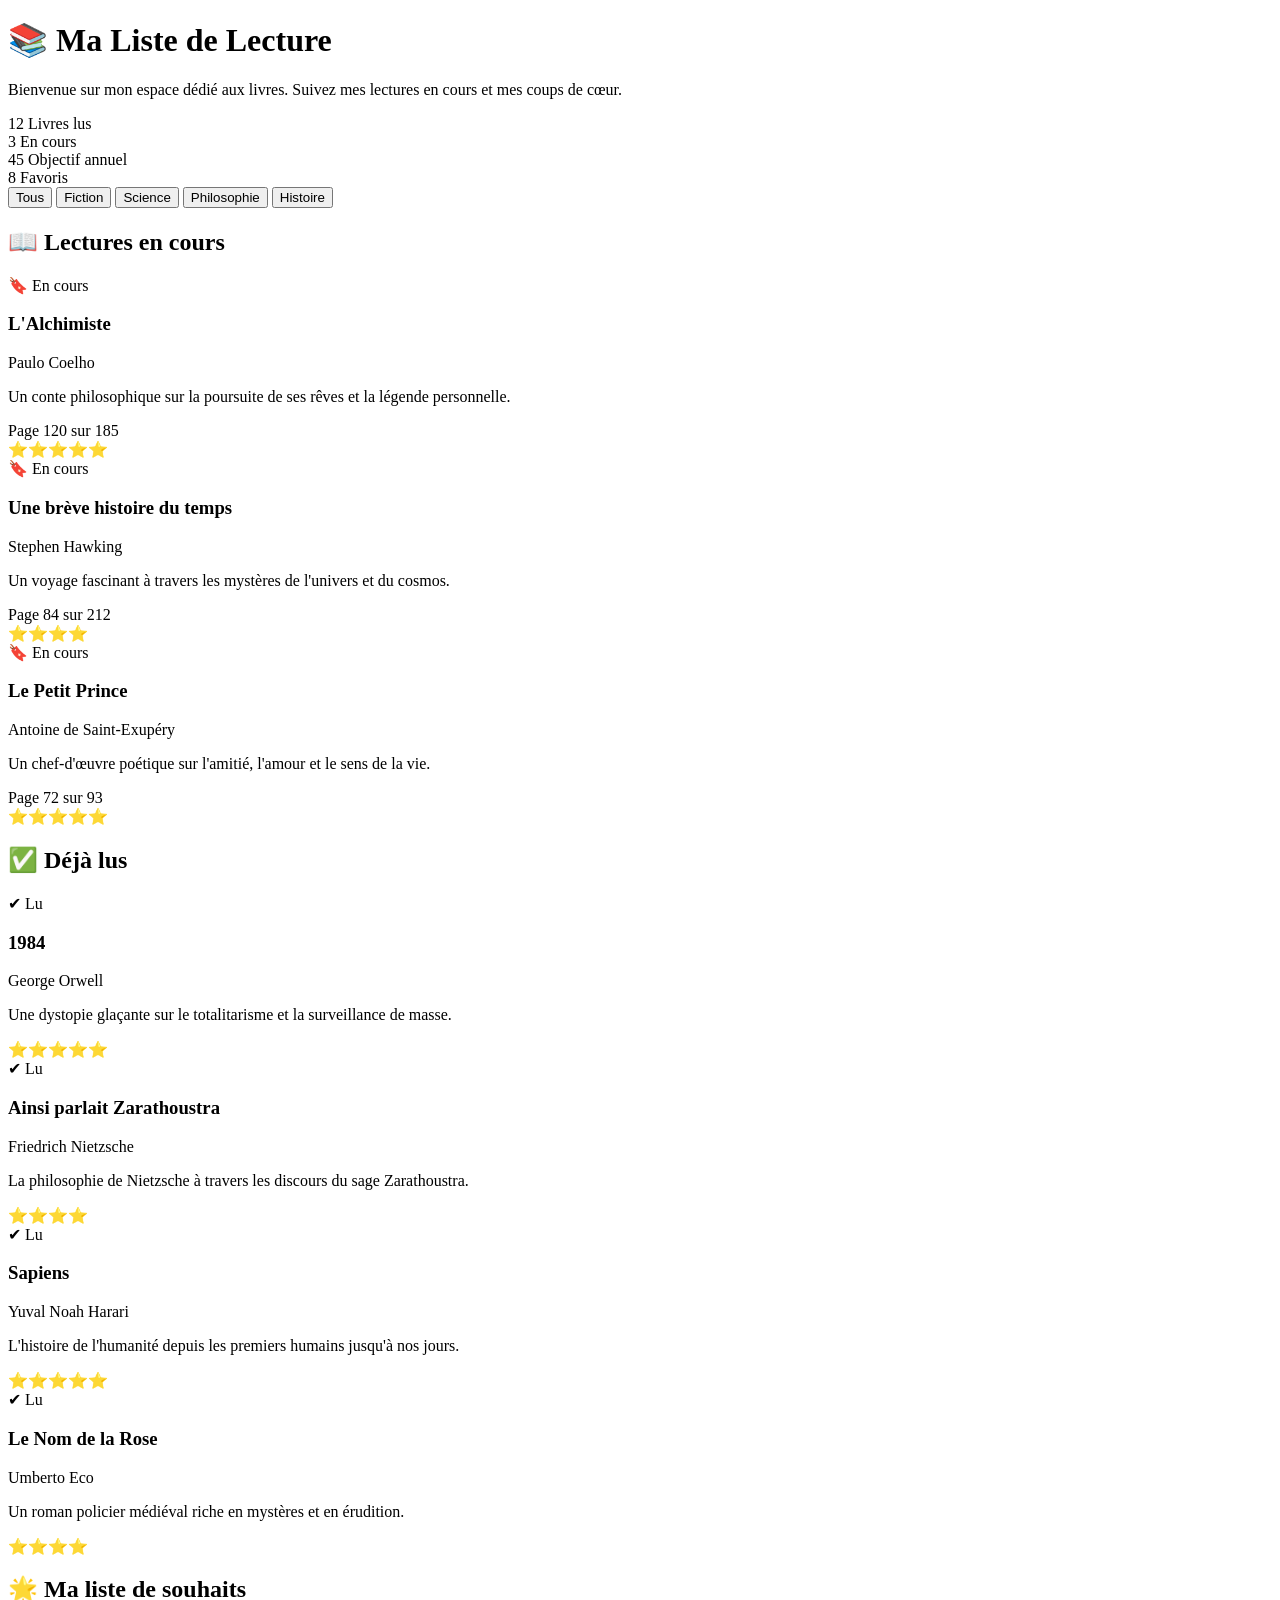
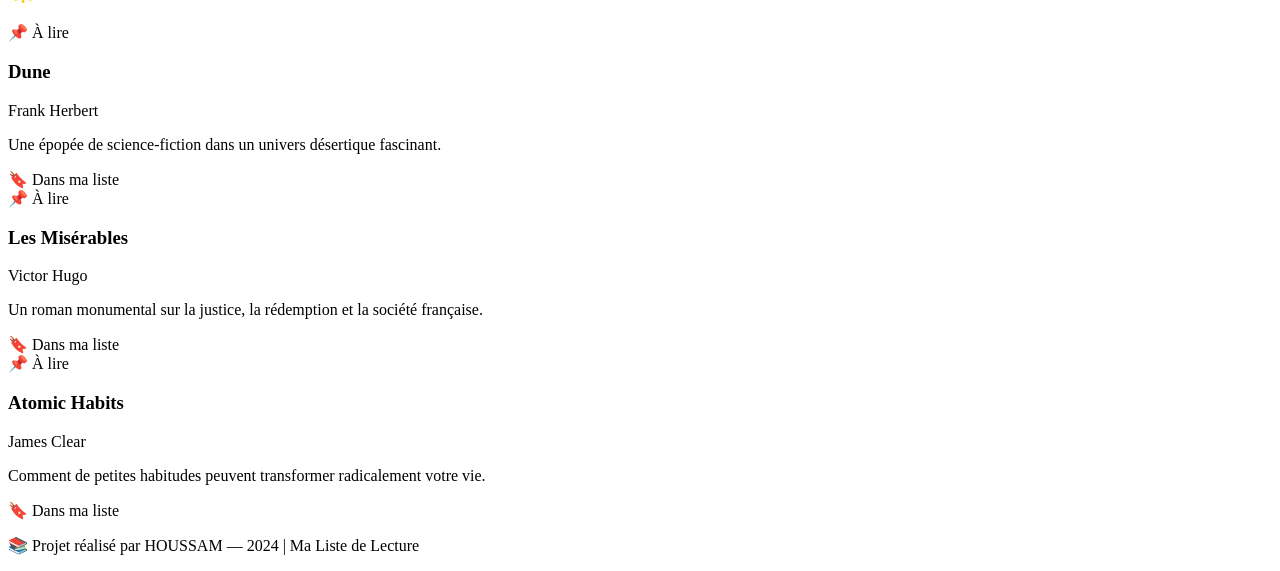
==== index.html @ 05edb6f1 "Add files via upload" ====
<!DOCTYPE html>
<html lang="fr">
<head>
    <meta charset="UTF-8">
    <meta name="viewport" content="width=device-width, initial-scale=1.0">
    <title>Ma Liste de Lecture</title>
    <link href="https://fonts.googleapis.com/css2?family=Inter:wght@400;600&family=Lora:wght@700&display=swap" rel="stylesheet">
    <link rel="stylesheet" href="style.css">
</head>
<body>

    <!-- HEADER -->
    <header>
        <h1>📚 Ma Liste de Lecture</h1>
        <p>Bienvenue sur mon espace dédié aux livres. Suivez mes lectures en cours et mes coups de cœur.</p>
    </header>

    <main>

        <!-- STATS -->
        <div class="stats">
            <div class="stat-item"><span>12</span> Livres lus</div>
            <div class="stat-item"><span>3</span> En cours</div>
            <div class="stat-item"><span>45</span> Objectif annuel</div>
            <div class="stat-item"><span>8</span> Favoris</div>
        </div>

        <!-- FILTRES -->
        <div class="filters">
            <button class="active">Tous</button>
            <button>Fiction</button>
            <button>Science</button>
            <button>Philosophie</button>
            <button>Histoire</button>
        </div>

        <!-- SECTION : EN COURS -->
        <section class="en-cours">
            <h2>📖 Lectures en cours</h2>
            <div class="book-grid">

                <!-- Livre 1 -->
                <div class="book-card card-philo">
                    <div class="book-badge">🔖 En cours</div>
                    <div class="book-content">
                        <h3>L'Alchimiste</h3>
                        <p class="author">Paulo Coelho</p>
                        <p class="description">Un conte philosophique sur la poursuite de ses rêves et la légende personnelle.</p>
                        <div class="page-counter">
                            <div class="progress-bar">
                                <div class="progress-fill" style="width: 65%;"></div>
                            </div>
                            <span>Page 120 sur 185</span>
                        </div>
                        <div class="rating">⭐⭐⭐⭐⭐</div>
                    </div>
                </div>

                <!-- Livre 2 -->
                <div class="book-card card-science">
                    <div class="book-badge">🔖 En cours</div>
                    <div class="book-content">
                        <h3>Une brève histoire du temps</h3>
                        <p class="author">Stephen Hawking</p>
                        <p class="description">Un voyage fascinant à travers les mystères de l'univers et du cosmos.</p>
                        <div class="page-counter">
                            <div class="progress-bar">
                                <div class="progress-fill" style="width: 40%;"></div>
                            </div>
                            <span>Page 84 sur 212</span>
                        </div>
                        <div class="rating">⭐⭐⭐⭐</div>
                    </div>
                </div>

                <!-- Livre 3 -->
                <div class="book-card card-fiction">
                    <div class="book-badge">🔖 En cours</div>
                    <div class="book-content">
                        <h3>Le Petit Prince</h3>
                        <p class="author">Antoine de Saint-Exupéry</p>
                        <p class="description">Un chef-d'œuvre poétique sur l'amitié, l'amour et le sens de la vie.</p>
                        <div class="page-counter">
                            <div class="progress-bar">
                                <div class="progress-fill" style="width: 80%;"></div>
                            </div>
                            <span>Page 72 sur 93</span>
                        </div>
                        <div class="rating">⭐⭐⭐⭐⭐</div>
                    </div>
                </div>

            </div>
        </section>

        <!-- SECTION : DÉJÀ LUS -->
        <section class="deja-lus">
            <h2>✅ Déjà lus</h2>
            <div class="book-grid">

                <!-- Livre 1 -->
                <div class="book-card card-fiction">
                    <div class="book-badge">✔ Lu</div>
                    <div class="book-content">
                        <h3>1984</h3>
                        <p class="author">George Orwell</p>
                        <p class="description">Une dystopie glaçante sur le totalitarisme et la surveillance de masse.</p>
                        <div class="rating">⭐⭐⭐⭐⭐</div>
                    </div>
                </div>

                <!-- Livre 2 -->
                <div class="book-card card-philo">
                    <div class="book-badge">✔ Lu</div>
                    <div class="book-content">
                        <h3>Ainsi parlait Zarathoustra</h3>
                        <p class="author">Friedrich Nietzsche</p>
                        <p class="description">La philosophie de Nietzsche à travers les discours du sage Zarathoustra.</p>
                        <div class="rating">⭐⭐⭐⭐</div>
                    </div>
                </div>

                <!-- Livre 3 -->
                <div class="book-card card-science">
                    <div class="book-badge">✔ Lu</div>
                    <div class="book-content">
                        <h3>Sapiens</h3>
                        <p class="author">Yuval Noah Harari</p>
                        <p class="description">L'histoire de l'humanité depuis les premiers humains jusqu'à nos jours.</p>
                        <div class="rating">⭐⭐⭐⭐⭐</div>
                    </div>
                </div>

                <!-- Livre 4 -->
                <div class="book-card card-histoire">
                    <div class="book-badge">✔ Lu</div>
                    <div class="book-content">
                        <h3>Le Nom de la Rose</h3>
                        <p class="author">Umberto Eco</p>
                        <p class="description">Un roman policier médiéval riche en mystères et en érudition.</p>
                        <div class="rating">⭐⭐⭐⭐</div>
                    </div>
                </div>

            </div>
        </section>

        <!-- SECTION : LISTE DE SOUHAITS -->
        <section class="a-lire">
            <h2>🌟 Ma liste de souhaits</h2>
            <div class="book-grid">

                <!-- Livre 1 -->
                <div class="book-card card-souhait">
                    <div class="book-badge">📌 À lire</div>
                    <div class="book-content">
                        <h3>Dune</h3>
                        <p class="author">Frank Herbert</p>
                        <p class="description">Une épopée de science-fiction dans un univers désertique fascinant.</p>
                        <div class="rating">🔖 Dans ma liste</div>
                    </div>
                </div>

                <!-- Livre 2 -->
                <div class="book-card card-souhait">
                    <div class="book-badge">📌 À lire</div>
                    <div class="book-content">
                        <h3>Les Misérables</h3>
                        <p class="author">Victor Hugo</p>
                        <p class="description">Un roman monumental sur la justice, la rédemption et la société française.</p>
                        <div class="rating">🔖 Dans ma liste</div>
                    </div>
                </div>

                <!-- Livre 3 -->
                <div class="book-card card-souhait">
                    <div class="book-badge">📌 À lire</div>
                    <div class="book-content">
                        <h3>Atomic Habits</h3>
                        <p class="author">James Clear</p>
                        <p class="description">Comment de petites habitudes peuvent transformer radicalement votre vie.</p>
                        <div class="rating">🔖 Dans ma liste</div>
                    </div>
                </div>

            </div>
        </section>

    </main>

    <!-- FOOTER -->
    <footer>
        <p>📚 Projet réalisé par HOUSSAM — 2024 | Ma Liste de Lecture</p>
    </footer>

</body>
</html>
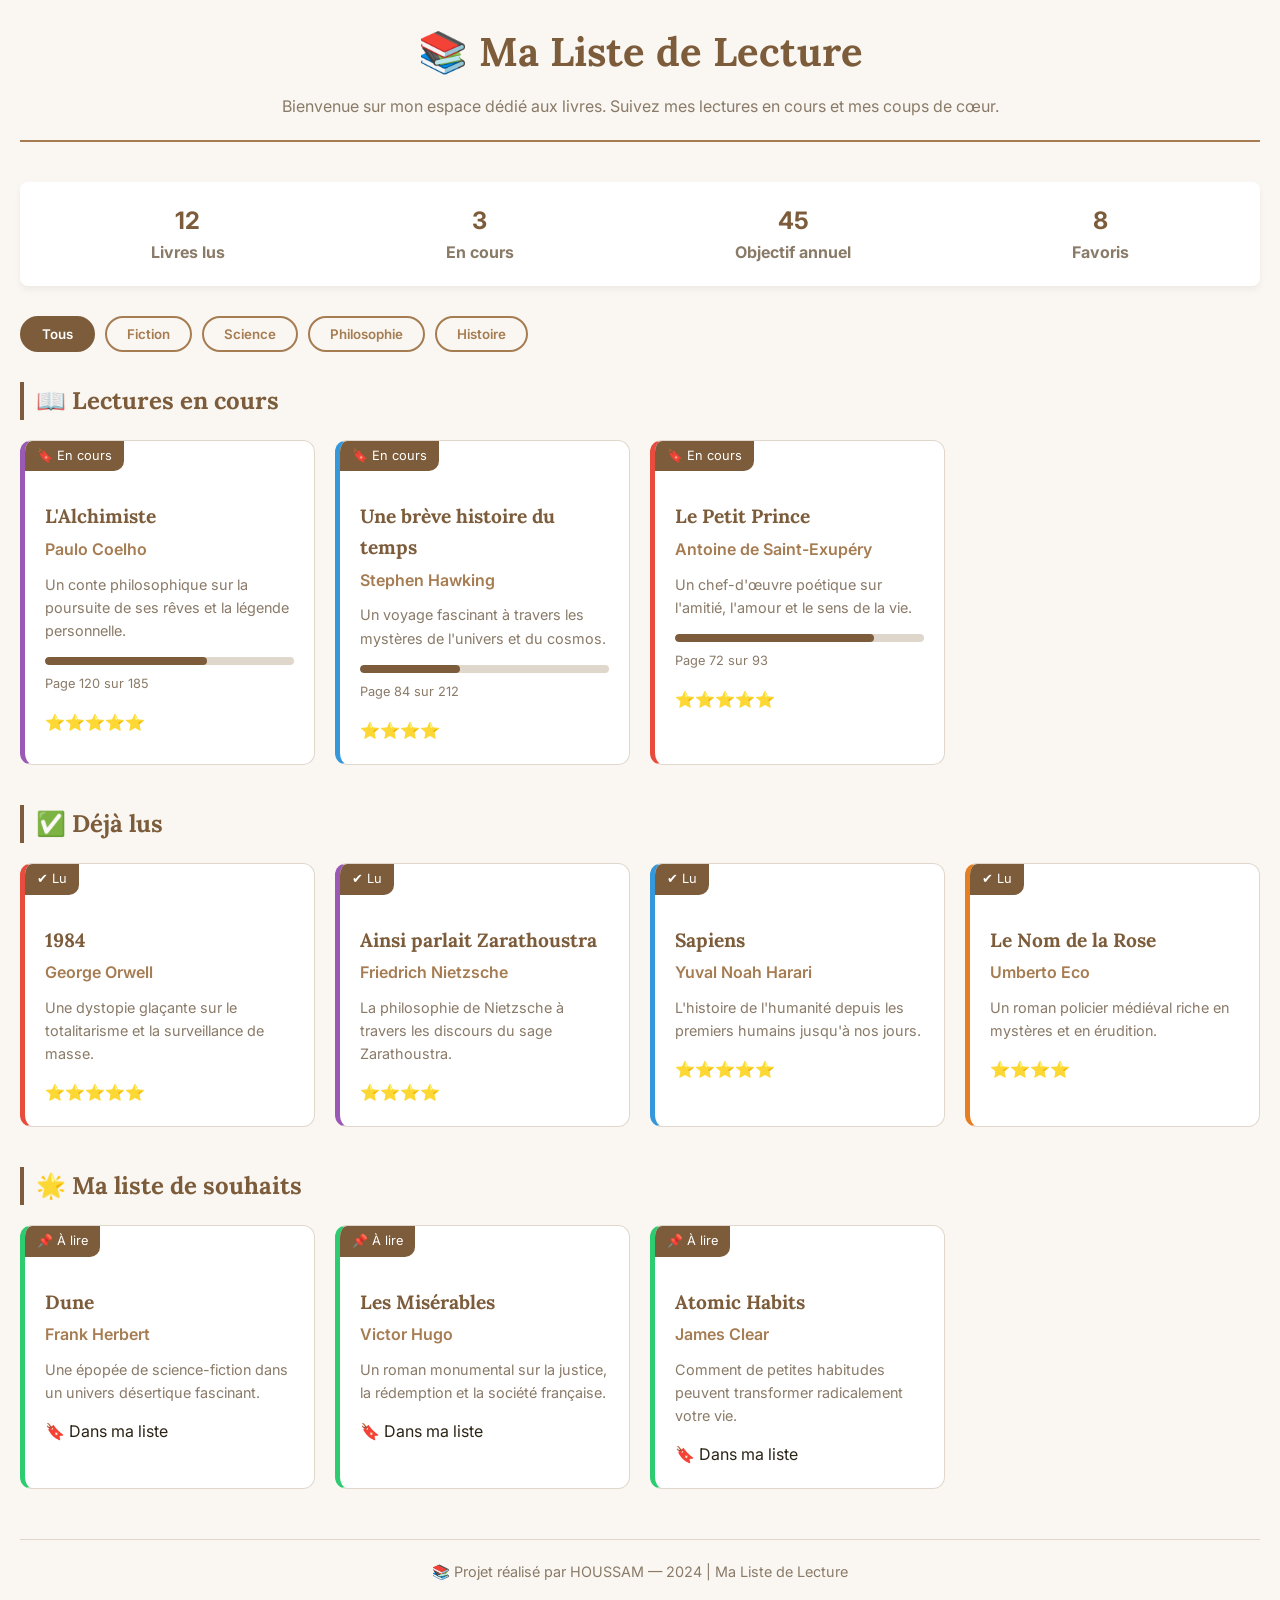
==== commit 42443adf: "Fix HTML encoding and formatting issues" ====
--- a/index.html
+++ b/index.html
@@ -5,7 +5,7 @@
     <meta name="viewport" content="width=device-width, initial-scale=1.0">
     <title>Ma Liste de Lecture</title>
     <link href="https://fonts.googleapis.com/css2?family=Inter:wght@400;600&family=Lora:wght@700&display=swap" rel="stylesheet">
-    <link rel="stylesheet" href="style.css">
+    <link rel="stylesheet" href="./style.css">
 </head>
 <body>
 
@@ -194,4 +194,4 @@
     </footer>
 
 </body>
-</html>+</html>
--- a/style.css
+++ b/style.css
@@ -0,0 +1,241 @@
+  /* 1. Variables CSS (Charte Graphique) */
+        :root {
+            --couleur-principale: #7C5C3A;
+            --couleur-secondaire: #A67C52;
+            --fond-page: #FAF7F2;
+            --surface-carte: #FFFFFF;
+            --texte-principal: #2C2416;
+            --texte-secondaire: #8A7A68;
+        }
+
+        /* 2. Style de base */
+        * {
+            box-sizing: border-box;
+            margin: 0;
+            padding: 0;
+        }
+
+        body {
+            background-color: var(--fond-page);
+            color: var(--texte-principal);
+            font-family: 'Inter', sans-serif;
+            padding: 20px;
+            line-height: 1.6;
+        }
+
+        h1, h2, h3 {
+            font-family: 'Lora', serif;
+            color: var(--couleur-principale);
+        }
+
+        /* 3. Header */
+        header {
+            text-align: center;
+            margin-bottom: 40px;
+            border-bottom: 2px solid var(--couleur-secondaire);
+            padding-bottom: 20px;
+        }
+
+        header h1 {
+            font-size: 2.5rem;
+            margin-bottom: 10px;
+        }
+
+        header p {
+            color: var(--texte-secondaire);
+        }
+
+        /* 4. Barre de statistiques */
+        .stats {
+            display: flex;
+            justify-content: space-around;
+            background: var(--surface-carte);
+            padding: 20px;
+            border-radius: 8px;
+            box-shadow: 0 4px 6px rgba(0,0,0,0.05);
+            margin-bottom: 30px;
+        }
+
+        .stat-item {
+            text-align: center;
+            font-weight: bold;
+            color: var(--texte-secondaire);
+        }
+
+        .stat-item span {
+            display: block;
+            font-size: 1.5rem;
+            color: var(--couleur-principale);
+        }
+
+        /* 5. Filtres */
+        .filters {
+            display: flex;
+            gap: 10px;
+            margin-bottom: 30px;
+            flex-wrap: wrap;
+        }
+
+        .filters button {
+            background-color: transparent;
+            border: 2px solid var(--couleur-secondaire);
+            color: var(--couleur-secondaire);
+            padding: 8px 20px;
+            border-radius: 20px;
+            font-family: 'Inter', sans-serif;
+            font-weight: 600;
+            cursor: pointer;
+            transition: 0.3s;
+        }
+
+        .filters button:hover,
+        .filters button.active {
+            background-color: var(--couleur-principale);
+            color: white;
+            border-color: var(--couleur-principale);
+        }
+
+        /* 6. Sections */
+        section {
+            margin-bottom: 40px;
+        }
+
+        section h2 {
+            margin-bottom: 20px;
+            font-size: 1.5rem;
+            border-left: 4px solid var(--couleur-principale);
+            padding-left: 12px;
+        }
+
+        /* 7. Grille de livres */
+        .book-grid {
+            display: grid;
+            grid-template-columns: repeat(auto-fill, minmax(250px, 1fr));
+            gap: 20px;
+        }
+
+        /* 8. Carte de livre */
+        .book-card {
+            background-color: var(--surface-carte);
+            border: 1px solid #E0D7CC;
+            border-radius: 12px;
+            overflow: hidden;
+            cursor: pointer;
+            transition: all 0.3s ease;
+            position: relative;
+        }
+
+        .book-card:hover {
+            transform: translateY(-5px);
+            box-shadow: 0 10px 20px rgba(0,0,0,0.1);
+            border-color: var(--couleur-principale);
+        }
+
+        /* Couleurs latérales par genre */
+        .card-fiction  { border-left: 5px solid #e74c3c; }
+        .card-science  { border-left: 5px solid #3498db; }
+        .card-philo    { border-left: 5px solid #9b59b6; }
+        .card-histoire { border-left: 5px solid #e67e22; }
+        .card-souhait  { border-left: 5px solid #2ecc71; }
+
+        /* Badge */
+        .book-badge {
+            background-color: var(--couleur-principale);
+            color: white;
+            padding: 5px 12px;
+            font-size: 0.8rem;
+            display: inline-block;
+            border-radius: 0 0 10px 0;
+        }
+
+        .book-content {
+            padding: 20px;
+        }
+
+        .book-content h3 {
+            margin: 10px 0 5px 0;
+            font-size: 1.2rem;
+        }
+
+        .author {
+            color: var(--couleur-secondaire);
+            font-weight: 600;
+            margin-bottom: 10px;
+        }
+
+        .description {
+            font-size: 0.9rem;
+            color: var(--texte-secondaire);
+            margin-bottom: 15px;
+        }
+
+        .rating {
+            font-size: 1rem;
+        }
+
+        /* 9. Progress bar */
+        .page-counter {
+            margin: 15px 0;
+        }
+
+        .progress-bar {
+            background-color: #E0D7CC;
+            height: 8px;
+            border-radius: 10px;
+            margin-bottom: 5px;
+            overflow: hidden;
+        }
+
+        .progress-fill {
+            background-color: var(--couleur-principale);
+            height: 100%;
+            border-radius: 10px;
+        }
+
+        .page-counter span {
+            font-size: 0.8rem;
+            color: var(--texte-secondaire);
+        }
+
+        /* 10. Footer */
+        footer {
+            text-align: center;
+            margin-top: 50px;
+            padding-top: 20px;
+            border-top: 1px solid #E0D7CC;
+            font-size: 0.9rem;
+            color: var(--texte-secondaire);
+        }
+
+        /* 11. Responsive Design (Mobile) */
+        @media (max-width: 768px) {
+            body {
+                padding: 10px;
+            }
+
+            header h1 {
+                font-size: 1.8rem;
+            }
+
+            .stats {
+                flex-direction: column;
+                gap: 15px;
+            }
+
+            .stat-item {
+                border-bottom: 1px dashed var(--couleur-secondaire);
+                padding-bottom: 10px;
+            }
+
+            .stat-item:last-child {
+                border-bottom: none;
+            }
+
+            .book-grid {
+                grid-template-columns: 1fr;
+            }
+
+            .filters {
+                justify-content: center;
+            }
+        }
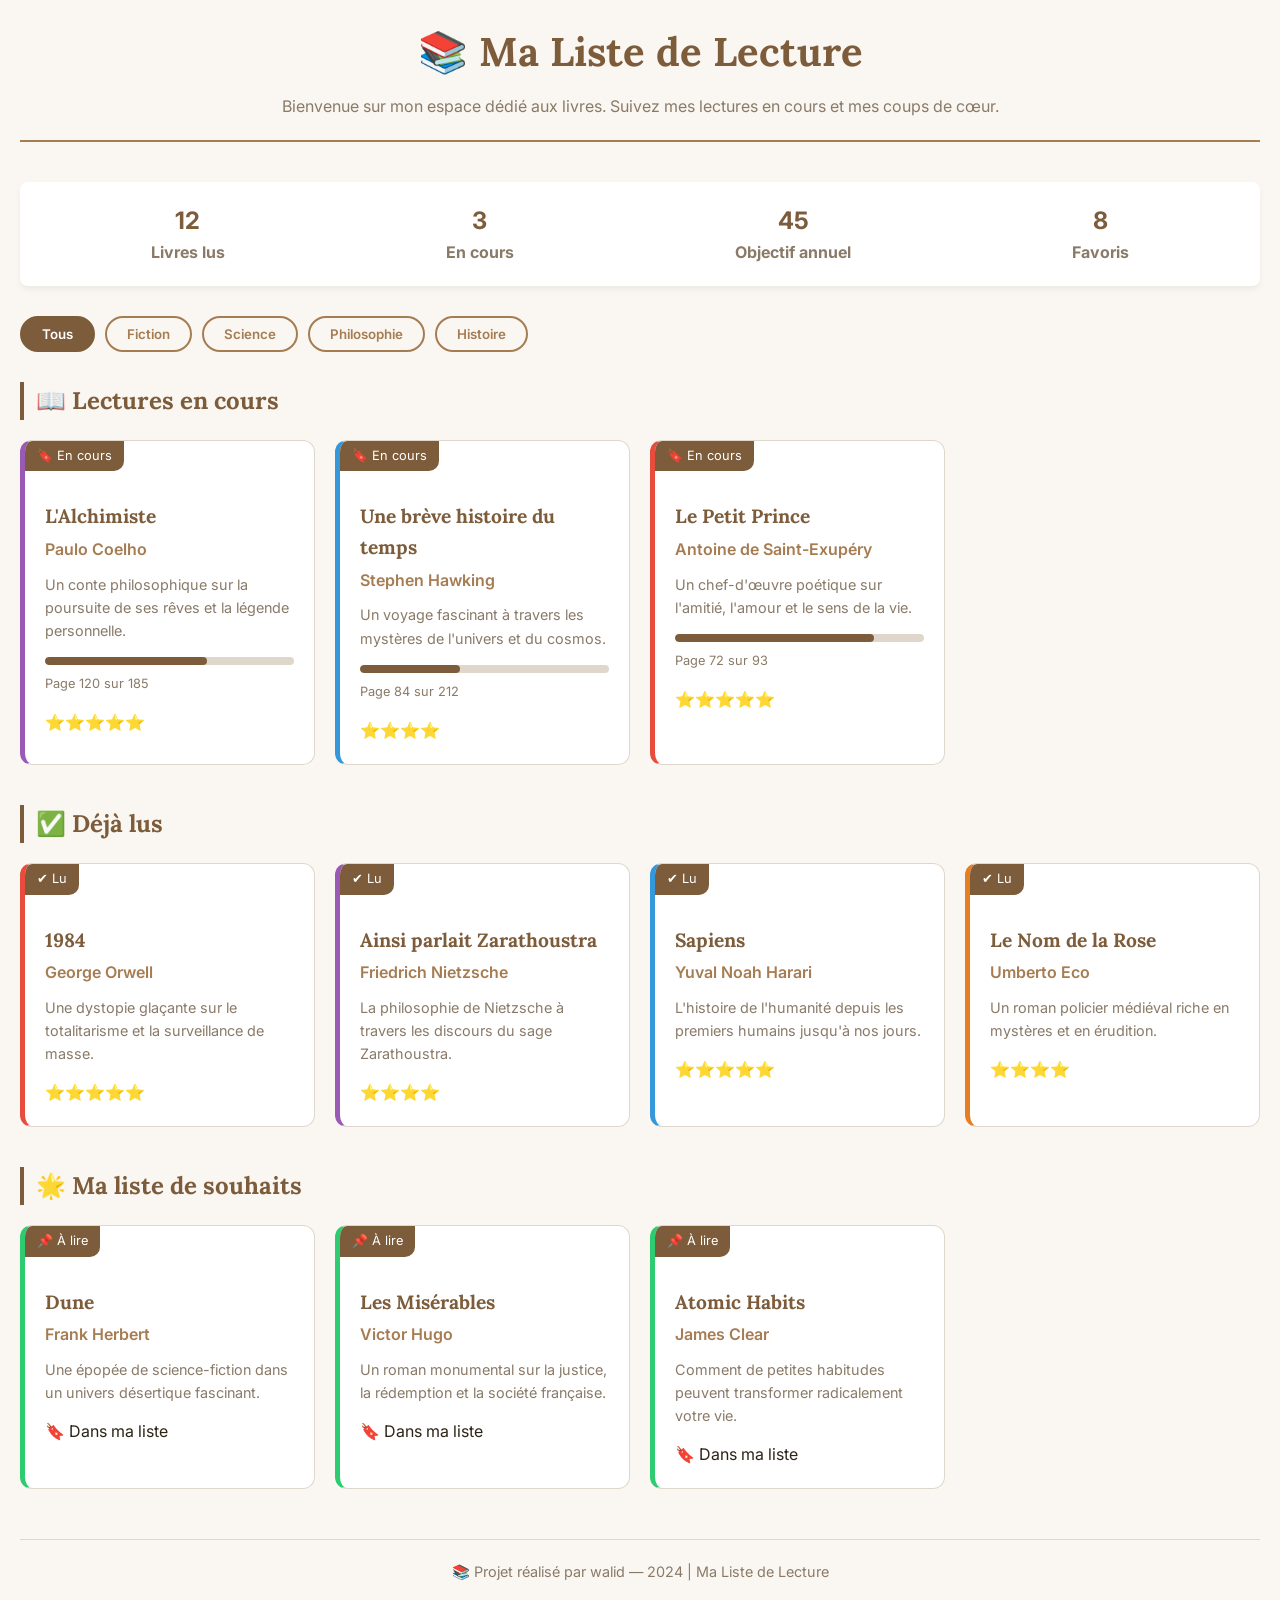
==== commit cba9e120: "Update index.html update name" ====
--- a/index.html
+++ b/index.html
@@ -5,7 +5,7 @@
     <meta name="viewport" content="width=device-width, initial-scale=1.0">
     <title>Ma Liste de Lecture</title>
     <link href="https://fonts.googleapis.com/css2?family=Inter:wght@400;600&family=Lora:wght@700&display=swap" rel="stylesheet">
-    <link rel="stylesheet" href="./style.css">
+    <link rel="stylesheet" href="style.css">
 </head>
 <body>
 
@@ -190,7 +190,7 @@
 
     <!-- FOOTER -->
     <footer>
-        <p>📚 Projet réalisé par HOUSSAM — 2024 | Ma Liste de Lecture</p>
+        <p>📚 Projet réalisé par walid — 2024 | Ma Liste de Lecture</p>
     </footer>
 
 </body>
